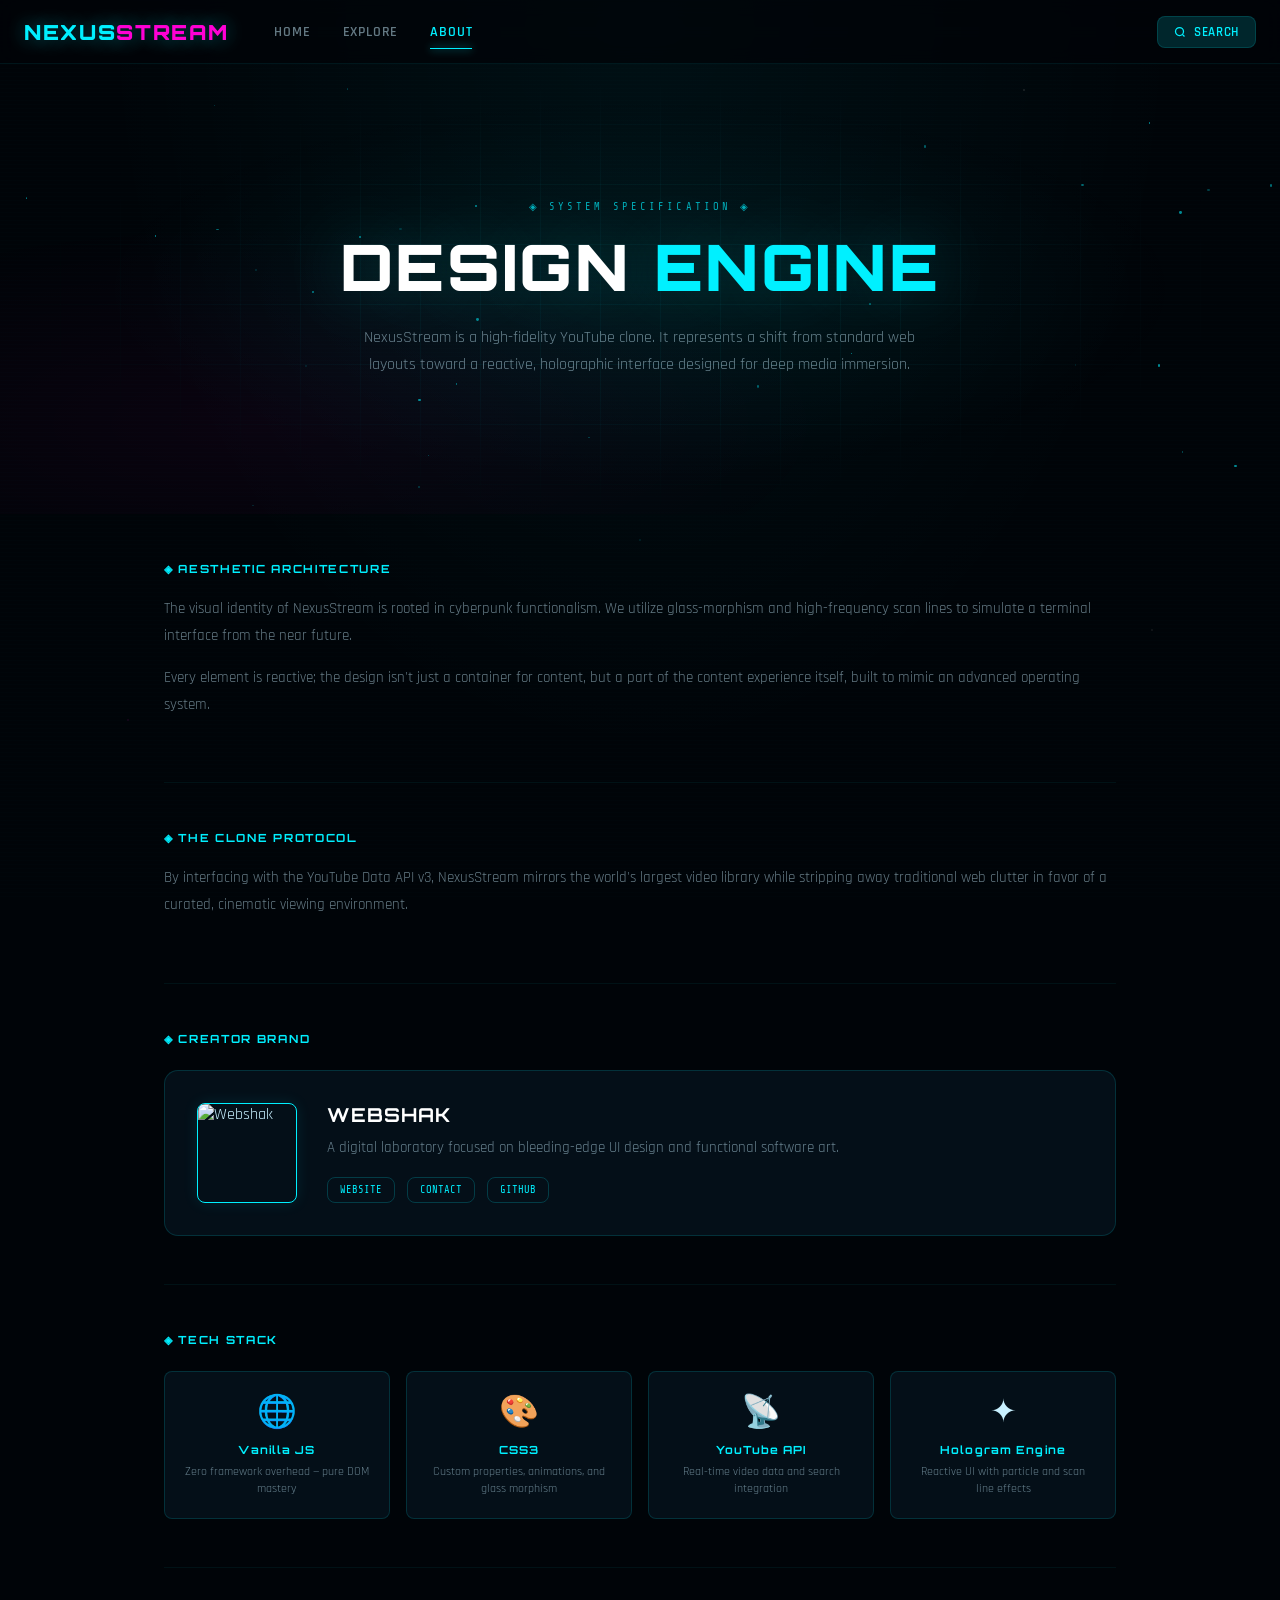
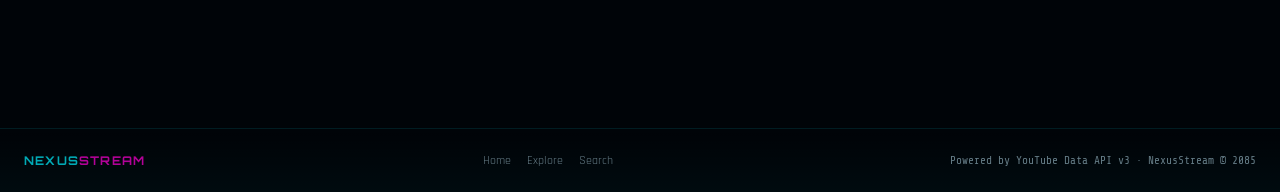
==== about.html @ 54c502c7 "initial commit" ====
<!DOCTYPE html>
<html lang="en">
<head>
  <meta charset="UTF-8" />
  <meta name="viewport" content="width=device-width, initial-scale=1.0" />
  <title>About — NexusStream</title>
  <link rel="stylesheet" href="assets/css/global.css" />
  <style>
    .about-hero {
      position:relative;
      min-height:50vh;
      display:flex; align-items:center; justify-content:center;
      text-align:center;
      overflow:hidden;
      padding:80px 24px;
    }
    .about-hero__bg {
      position:absolute; inset:0;
      background:
        radial-gradient(ellipse at 50% 50%, rgba(0,240,255,0.06) 0%, transparent 60%),
        radial-gradient(ellipse at 20% 80%, rgba(255,0,212,0.04) 0%, transparent 40%);
    }
    .about-hero__grid {
      position:absolute; inset:0;
      background-image:
        linear-gradient(rgba(0,240,255,0.04) 1px, transparent 1px),
        linear-gradient(90deg, rgba(0,240,255,0.04) 1px, transparent 1px);
      background-size:60px 60px;
      mask-image:radial-gradient(ellipse at center, black 30%, transparent 70%);
    }
    .about-hero__content { position:relative; z-index:1; max-width:700px; }
    .about-hero__eyebrow {
      font-family:var(--font-mono);
      font-size:0.65rem; letter-spacing:0.3em; text-transform:uppercase;
      color:var(--cyan); opacity:0.7; margin-bottom:20px;
    }
    .about-hero__title {
      font-family:var(--font-display);
      font-size:clamp(2rem, 5vw, 4rem);
      font-weight:900; line-height:1.05;
      letter-spacing:0.04em; text-transform:uppercase;
      color:#fff;
      text-shadow:0 0 60px rgba(0,240,255,0.2);
      margin-bottom:24px;
    }
    .about-hero__title span { color:var(--cyan); }
    .about-hero__sub {
      font-size:1rem; line-height:1.7;
      color:var(--text-dim); max-width:560px; margin:0 auto;
    }

    /* ── Sections ── */
    .about-sections { max-width:1000px; margin:0 auto; padding:0 24px 80px; }
    .about-block {
      padding:48px 0;
      border-bottom:1px solid rgba(0,240,255,0.06);
    }
    .about-block__title {
      font-family:var(--font-display);
      font-size:0.7rem; font-weight:700;
      letter-spacing:0.15em; text-transform:uppercase;
      color:var(--cyan); margin-bottom:20px;
    }
    .about-block__body {
      font-size:0.95rem; line-height:1.75;
      color:var(--text-dim);
    }
    .about-block__body p { margin-bottom:16px; }

    /* ── Creator Brand ── */
    .brand-card {
        display: flex; align-items: center; gap: 30px;
        background: var(--surface); border: var(--border);
        padding: 32px; border-radius: var(--radius-lg); margin-top: 24px;
    }
    .brand-logo {
        width: 100px; height: 100px; border-radius: var(--radius);
        border: 1px solid var(--cyan); box-shadow: 0 0 15px rgba(0,240,255,0.1);
        object-fit: cover;
    }
    .brand-info h3 {
        font-family: var(--font-display); color: #fff;
        font-size: 1.2rem; margin-bottom: 8px; letter-spacing: 0.05em;
    }
    .brand-links { display: flex; gap: 12px; margin-top: 16px; }
    .brand-link {
        font-family: var(--font-mono); font-size: 0.65rem;
        color: var(--cyan); text-decoration: none;
        padding: 6px 12px; border: 1px solid rgba(0,240,255,0.2);
        border-radius: var(--radius); transition: 0.3s;
    }
    .brand-link:hover { background: rgba(0,240,255,0.1); border-color: var(--cyan); }

    /* ── Tech stack ── */
    .tech-grid {
      display:grid; grid-template-columns:repeat(auto-fill, minmax(200px, 1fr));
      gap:16px; margin-top:24px;
    }
    .tech-card {
      padding:20px; background:var(--surface); border:var(--border);
      border-radius:var(--radius); text-align:center; transition:all 0.25s;
    }
    .tech-card:hover { border-color:rgba(0,240,255,0.4); transform:translateY(-3px); }
    .tech-card__icon { font-size:2rem; margin-bottom:10px; }
    .tech-card__name {
      font-family:var(--font-display); font-size:0.7rem; font-weight:700;
      letter-spacing:0.1em; color:var(--cyan); margin-bottom:6px;
    }
    .tech-card__desc { font-size:0.72rem; color:var(--text-dim); line-height:1.5; }

    @media(max-width:600px) { .brand-card { flex-direction: column; text-align: center; } }
  </style>
</head>
<body>

<div class="ns-loader" id="ns-loader">
  <div class="ns-loader__ring"></div>
  <div class="ns-loader__text">LOADING NEXUS DATA</div>
  <div class="ns-loader__bar"><div class="ns-loader__bar-fill" id="loader-bar"></div></div>
</div>

<header id="ns-header">
  <div class="ns-header__inner">
    <a href="index.html" class="ns-logo">NEXUS<span>STREAM</span></a>
    <nav class="ns-nav">
      <a href="index.html" data-page="index.html">Home</a>
      <a href="explore.html" data-page="explore.html">Explore</a>
      <a href="about.html" data-page="about.html">About</a>
    </nav>
    <button class="ns-header__search-btn" onclick="UI.pageTransition('search.html')">
      <svg width="12" height="12" viewBox="0 0 24 24" fill="none" stroke="currentColor" stroke-width="2.5"><circle cx="11" cy="11" r="8"/><line x1="21" y1="21" x2="16.65" y2="16.65"/></svg>
      SEARCH
    </button>
  </div>
</header>

<main class="ns-page">

  <div class="about-hero">
    <div class="about-hero__bg"></div>
    <div class="about-hero__grid"></div>
    <div class="about-hero__content" id="aboutHero">
      <div class="about-hero__eyebrow">◈ SYSTEM SPECIFICATION ◈</div>
      <h1 class="about-hero__title">DESIGN <span>ENGINE</span></h1>
      <p class="about-hero__sub">
        NexusStream is a high-fidelity YouTube clone. It represents a shift from standard web layouts toward a reactive, holographic interface designed for deep media immersion.
      </p>
    </div>
  </div>

  <div class="about-sections">

    <div class="about-block">
      <div class="about-block__title">◈ AESTHETIC ARCHITECTURE</div>
      <div class="about-block__body">
        <p>The visual identity of NexusStream is rooted in cyberpunk functionalism. We utilize glass-morphism and high-frequency scan lines to simulate a terminal interface from the near future.</p>
        <p>Every element is reactive; the design isn't just a container for content, but a part of the content experience itself, built to mimic an advanced operating system.</p>
      </div>
    </div>

    <div class="about-block">
      <div class="about-block__title">◈ THE CLONE PROTOCOL</div>
      <div class="about-block__body">
        <p>By interfacing with the YouTube Data API v3, NexusStream mirrors the world's largest video library while stripping away traditional web clutter in favor of a curated, cinematic viewing environment.</p>
      </div>
    </div>

    <div class="about-block">
      <div class="about-block__title">◈ CREATOR BRAND</div>
      <div class="brand-card">
        <img src="assets/img/webshak-logo.png" alt="Webshak" class="brand-logo">
        <div class="brand-info">
            <h3>WEBSHAK</h3>
            <p class="about-block__body">A digital laboratory focused on bleeding-edge UI design and functional software art.</p>
            <div class="brand-links">
                <a href="#" class="brand-link">WEBSITE</a>
                <a href="mailto:contact@webshak.io" class="brand-link">CONTACT</a>
                <a href="#" class="brand-link">GITHUB</a>
            </div>
        </div>
      </div>
    </div>

    <div class="about-block">
      <div class="about-block__title">◈ TECH STACK</div>
      <div class="tech-grid" id="techGrid"></div>
    </div>

  </div>
</main>

<footer id="ns-footer">
  <div class="ns-footer__brand">NEXUS<span style="color:var(--magenta)">STREAM</span></div>
  <div class="ns-footer__links">
    <a href="index.html">Home</a><a href="explore.html">Explore</a><a href="search.html">Search</a>
  </div>
  <div class="ns-footer__attr">Powered by YouTube Data API v3 · NexusStream © 2085</div>
</footer>

<script src="js/api.js"></script>
<script src="js/ui.js"></script>
<script>
document.addEventListener('DOMContentLoaded', () => {
  const loader = document.getElementById('ns-loader');
  const bar = document.getElementById('loader-bar');
  setTimeout(() => bar.style.width='100%', 100);
  setTimeout(() => { loader.classList.add('hidden'); setTimeout(()=>loader.remove(),500); }, 1100);

  // Tech stack items
  const stack = [
    { icon:'🌐', name:'Vanilla JS', desc:'Zero framework overhead — pure DOM mastery' },
    { icon:'🎨', name:'CSS3', desc:'Custom properties, animations, and glass morphism' },
    { icon:'📡', name:'YouTube API', desc:'Real-time video data and search integration' },
    { icon:'✦', name:'Hologram Engine', desc:'Reactive UI with particle and scan line effects' }
  ];
  const grid = document.getElementById('techGrid');
  stack.forEach((t, i) => {
    const card = document.createElement('div');
    card.className = 'tech-card';
    card.innerHTML = `<div class="tech-card__icon">${t.icon}</div><div class="tech-card__name">${t.name}</div><div class="tech-card__desc">${t.desc}</div>`;
    grid.appendChild(card);
    if(typeof UI !== 'undefined') UI.buildCardEffect(card, 400 + i * 80);
  });

  if (typeof UI !== 'undefined') {
    UI.createParticleField(document.querySelector('.about-hero'), 30);
    document.querySelectorAll('.about-block, .about-hero__content').forEach((el, i) => {
      UI.buildCardEffect(el, i * 100);
    });
  }
});
</script>
</body>
</html>
---- assets/css/global.css ----
/* ============================================================
   NexusStream — Global Holographic Design System
   ============================================================ */

@import url('https://fonts.googleapis.com/css2?family=Orbitron:wght@400;600;700;900&family=Rajdhani:wght@300;400;500;600;700&family=Share+Tech+Mono&display=swap');

/* ── Variables ─────────────────────────────────────────────── */
:root {
  --cyan:       #00f0ff;
  --cyan-dim:   rgba(0,240,255,0.15);
  --cyan-glow:  rgba(0,240,255,0.4);
  --magenta:    #ff00d4;
  --mag-dim:    rgba(255,0,212,0.15);
  --gold:       #ffd700;
  --void:       #000408;
  --deep:       #010b12;
  --surface:    #040f18;
  --surface2:   #071520;
  --glass:      rgba(4,15,24,0.85);
  --text:       #c8f0ff;
  --text-dim:   rgba(200,240,255,0.5);
  --font-display: 'Orbitron', monospace;
  --font-body:    'Rajdhani', sans-serif;
  --font-mono:    'Share Tech Mono', monospace;
  --border:     1px solid rgba(0,240,255,0.15);
  --border-glow:1px solid rgba(0,240,255,0.5);
  --radius:     8px;
  --radius-lg:  14px;
  --header-h:   64px;
}

/* ── Reset ─────────────────────────────────────────────────── */
*, *::before, *::after { box-sizing:border-box; margin:0; padding:0; }
html { font-size:16px; scroll-behavior:smooth; }
body {
  background: var(--void);
  color: var(--text);
  font-family: var(--font-body);
  min-height: 100vh;
  overflow-x: hidden;
  cursor: default;
  animation: holoFlicker 12s infinite;
}
img { display:block; max-width:100%; }
a  { color:inherit; text-decoration:none; }
button { cursor:pointer; border:none; background:none; color:inherit; font:inherit; }

/* ── Scrollbar ─────────────────────────────────────────────── */
::-webkit-scrollbar       { width:4px; height:4px; }
::-webkit-scrollbar-track { background:var(--deep); }
::-webkit-scrollbar-thumb { background:var(--cyan-dim); border-radius:2px; }
::-webkit-scrollbar-thumb:hover { background:var(--cyan-glow); }

/* ── Star Background ─────────────────────────────────────────── */
body::before {
  content:'';
  position:fixed; inset:0; pointer-events:none; z-index:0;
  background:
    radial-gradient(1px 1px at 20% 30%, rgba(0,240,255,0.4) 0, transparent 100%),
    radial-gradient(1px 1px at 80% 10%, rgba(255,255,255,0.3) 0, transparent 100%),
    radial-gradient(1px 1px at 50% 60%, rgba(0,240,255,0.3) 0, transparent 100%),
    radial-gradient(1px 1px at 10% 80%, rgba(255,0,212,0.25) 0, transparent 100%),
    radial-gradient(1px 1px at 90% 70%, rgba(255,255,255,0.2) 0, transparent 100%),
    radial-gradient(ellipse at 50% 0%, rgba(0,240,255,0.05) 0%, transparent 60%),
    var(--void);
}
body::after {
  content:'';
  position:fixed; inset:0; pointer-events:none; z-index:0;
  background:repeating-linear-gradient(
    0deg, transparent, transparent 3px,
    rgba(0,240,255,0.012) 3px, rgba(0,240,255,0.012) 4px
  );
}

/* ── Layout Wrapper ─────────────────────────────────────────── */
.ns-page { position:relative; z-index:1; min-height:100vh; padding-top:var(--header-h); }
.ns-container { max-width:1440px; margin:0 auto; padding:0 24px; }

/* ── HEADER ─────────────────────────────────────────────────── */
#ns-header {
  position:fixed; top:0; left:0; right:0; z-index:1000;
  height:var(--header-h);
  background:rgba(0,4,8,0.7);
  backdrop-filter:blur(10px) saturate(150%);
  border-bottom:1px solid rgba(0,240,255,0.08);
  display:flex; align-items:center;
  transition:all 0.3s ease;
}
.ns-header__inner {
  display:flex; align-items:center; gap:32px;
  width:100%; padding:0 24px;
}
.ns-logo {
  font-family:var(--font-display);
  font-size:1.3rem; font-weight:900;
  letter-spacing:0.08em;
  color:var(--cyan);
  text-shadow:0 0 20px var(--cyan-glow), 0 0 40px rgba(0,240,255,0.2);
  white-space:nowrap;
  flex-shrink:0;
}
.ns-logo span { color:var(--magenta); }
.ns-nav {
  display:flex; align-items:center; gap:4px;
  flex:1;
}
.ns-nav a {
  position:relative;
  padding:6px 14px;
  font-family:var(--font-body);
  font-size:0.85rem; font-weight:600;
  letter-spacing:0.06em; text-transform:uppercase;
  color:var(--text-dim);
  transition:color 0.2s;
  border-radius:var(--radius);
}
.ns-nav a:hover,
.ns-nav a.active {
  color:var(--cyan);
}
.ns-nav a.active::after {
  content:'';
  position:absolute; bottom:-2px; left:14px; right:14px; height:1px;
  background:var(--cyan);
  box-shadow:0 0 8px var(--cyan);
}
.ns-header__search-btn {
  margin-left:auto;
  display:flex; align-items:center; gap:8px;
  padding:7px 16px;
  background:var(--cyan-dim);
  border:var(--border);
  border-radius:var(--radius);
  font-size:0.8rem; font-weight:600;
  color:var(--cyan);
  letter-spacing:0.05em;
  transition:all 0.2s;
}
.ns-header__search-btn:hover {
  background:rgba(0,240,255,0.25);
  box-shadow:0 0 16px var(--cyan-dim);
}

/* ── FOOTER ─────────────────────────────────────────────────── */
#ns-footer {
  position:relative; z-index:1;
  margin-top:80px;
  padding:24px;
  border-top:1px solid rgba(0,240,255,0.08);
  background:linear-gradient(to top, rgba(0,240,255,0.03), transparent);
  display:flex; align-items:center; justify-content:space-between; flex-wrap:wrap; gap:12px;
}
.ns-footer__brand {
  font-family:var(--font-display);
  font-size:0.75rem; font-weight:700;
  color:var(--cyan); opacity:0.7;
  letter-spacing:0.1em;
}
.ns-footer__links {
  display:flex; gap:16px;
  font-size:0.75rem; color:var(--text-dim);
}
.ns-footer__links a:hover { color:var(--cyan); }
.ns-footer__attr {
  font-size:0.7rem; color:var(--text-dim); font-family:var(--font-mono);
}

/* ── SECTION HEADER ─────────────────────────────────────────── */
.ns-section-header {
  display:flex; align-items:center; gap:16px;
  margin-bottom:20px;
}
.ns-section-header h2 {
  font-family:var(--font-display);
  font-size:1rem; font-weight:700;
  letter-spacing:0.1em; text-transform:uppercase;
  color:var(--cyan);
  text-shadow:0 0 12px var(--cyan-glow);
}
.ns-section-header__line {
  flex:1; height:1px;
  background:linear-gradient(to right, rgba(0,240,255,0.4), transparent);
}
.ns-section-header__tag {
  font-size:0.65rem; font-family:var(--font-mono);
  color:var(--magenta);
  border:1px solid rgba(255,0,212,0.3);
  padding:2px 8px; border-radius:2px;
  letter-spacing:0.05em;
}

/* ── VIDEO CARD ─────────────────────────────────────────────── */
.ns-card {
  position:relative;
  background:var(--surface);
  border:var(--border);
  border-radius:var(--radius-lg);
  overflow:hidden;
  transition:all 0.35s cubic-bezier(0.16,1,0.3,1);
  cursor:pointer;
  flex-shrink:0;
}
.ns-card:hover {
  border-color:rgba(0,240,255,0.5);
  transform:translateY(-4px) scale(1.01);
  box-shadow:0 8px 40px rgba(0,240,255,0.15), 0 0 0 1px rgba(0,240,255,0.1);
  animation:pulseGlow 2s infinite;
}
.ns-card__thumb {
  position:relative;
  width:100%; padding-top:56.25%;
  overflow:hidden;
}
.ns-card__thumb img {
  position:absolute; inset:0;
  width:100%; height:100%;
  object-fit:cover;
  transition:transform 0.5s ease;
}
.ns-card:hover .ns-card__thumb img { transform:scale(1.05); }
.ns-card__duration {
  position:absolute; bottom:8px; right:8px;
  padding:2px 6px;
  background:rgba(0,0,0,0.85);
  border:1px solid rgba(0,240,255,0.2);
  border-radius:3px;
  font-size:0.7rem; font-family:var(--font-mono);
  color:var(--cyan);
}
.ns-card__hover-overlay {
  position:absolute; inset:0;
  background:rgba(0,240,255,0.07);
  display:flex; align-items:center; justify-content:center;
  opacity:0; transition:opacity 0.3s;
}
.ns-card:hover .ns-card__hover-overlay { opacity:1; }
.ns-card__play-icon {
  width:50px; height:50px;
  background:rgba(0,240,255,0.2);
  border:2px solid var(--cyan);
  border-radius:50%;
  display:flex; align-items:center; justify-content:center;
  font-size:1.2rem; color:var(--cyan);
  box-shadow:0 0 20px var(--cyan-glow);
  transform:scale(0.8); transition:transform 0.3s;
}
.ns-card:hover .ns-card__play-icon { transform:scale(1); }
.ns-card__glow-ring {
  position:absolute; inset:-1px;
  border-radius:inherit;
  border:1px solid var(--cyan);
  opacity:0; transition:opacity 0.3s;
  box-shadow:inset 0 0 20px rgba(0,240,255,0.1);
}
.ns-card:hover .ns-card__glow-ring { opacity:1; }
.ns-card__info { padding:12px; }
.ns-card__title {
  font-size:0.88rem; font-weight:600;
  line-height:1.4; margin-bottom:6px;
  color:var(--text);
  display:-webkit-box; -webkit-line-clamp:2; -webkit-box-orient:vertical; overflow:hidden;
}
.ns-card__meta {
  display:flex; justify-content:space-between;
  font-size:0.72rem; color:var(--text-dim);
  font-family:var(--font-mono);
}
.ns-card__channel { color:var(--cyan); opacity:0.8; }
.ns-card__tag {
  display:inline-block;
  margin-top:6px; padding:2px 8px;
  border:1px solid rgba(255,0,212,0.3);
  border-radius:2px;
  font-size:0.62rem; font-family:var(--font-mono);
  color:var(--magenta); letter-spacing:0.05em;
  text-transform:uppercase;
}

/* ── HORIZONTAL SCROLL ROW ──────────────────────────────────── */
.ns-row {
  display:flex; gap:16px;
  overflow-x:auto; padding-bottom:12px;
  scroll-snap-type:x mandatory;
  -ms-overflow-style:none; scrollbar-width:none;
}
.ns-row::-webkit-scrollbar { display:none; }
.ns-row .ns-card {
  scroll-snap-align:start;
  width:260px; min-width:260px;
}

/* ── CHANNEL AVATAR ─────────────────────────────────────────── */
.ns-channel-avatar {
  position:relative;
  display:flex; flex-direction:column; align-items:center; gap:8px;
  padding:20px 16px;
  cursor:pointer;
  flex-shrink:0; width:140px;
  transition:transform 0.3s;
}
.ns-channel-avatar:hover { transform:translateY(-6px); }
.ns-channel-avatar__ring {
  position:absolute; top:12px; left:50%; transform:translateX(-50%);
  width:86px; height:86px;
  border-radius:50%;
  border:2px solid transparent;
  border-top-color:var(--cyan);
  border-right-color:var(--magenta);
  animation:rotateRing 3s linear infinite;
}
.ns-channel-avatar__img-wrap {
  width:80px; height:80px;
  border-radius:50%;
  overflow:hidden;
  border:2px solid rgba(0,240,255,0.3);
  box-shadow:0 0 20px rgba(0,240,255,0.3);
}
.ns-channel-avatar__img-wrap img {
  width:100%; height:100%; object-fit:cover;
}
.ns-channel-avatar__name {
  font-family:var(--font-display);
  font-size:0.65rem; font-weight:700;
  text-align:center; color:var(--cyan);
  letter-spacing:0.05em; text-transform:uppercase;
}
.ns-channel-avatar__subs {
  font-size:0.62rem; color:var(--text-dim);
  font-family:var(--font-mono); text-align:center;
}
.ns-channel-avatar__preview {
  position:absolute; bottom:-50px; left:50%; transform:translateX(-50%);
  white-space:nowrap;
  padding:6px 12px;
  background:var(--surface2);
  border:var(--border);
  border-radius:var(--radius);
  font-size:0.7rem; color:var(--cyan);
  opacity:0; transition:all 0.3s;
  pointer-events:none;
}
.ns-channel-avatar:hover .ns-channel-avatar__preview { opacity:1; bottom:-42px; }

/* ── GRID ───────────────────────────────────────────────────── */
.ns-grid {
  display:grid;
  grid-template-columns:repeat(auto-fill, minmax(260px, 1fr));
  gap:20px;
}

/* ── BUTTONS ────────────────────────────────────────────────── */
.ns-btn {
  display:inline-flex; align-items:center; gap:8px;
  padding:10px 22px;
  font-family:var(--font-display);
  font-size:0.75rem; font-weight:700;
  letter-spacing:0.1em; text-transform:uppercase;
  border-radius:var(--radius);
  transition:all 0.2s;
}
.ns-btn--primary {
  background:linear-gradient(135deg, rgba(0,240,255,0.2), rgba(0,240,255,0.05));
  border:1px solid rgba(0,240,255,0.5);
  color:var(--cyan);
  box-shadow:0 0 20px rgba(0,240,255,0.1);
}
.ns-btn--primary:hover {
  background:linear-gradient(135deg, rgba(0,240,255,0.35), rgba(0,240,255,0.15));
  box-shadow:0 0 30px rgba(0,240,255,0.3);
  transform:translateY(-1px);
}
.ns-btn--ghost {
  background:transparent;
  border:var(--border);
  color:var(--text-dim);
}
.ns-btn--ghost:hover { border-color:rgba(0,240,255,0.4); color:var(--cyan); }

/* ── GLOW TEXT ──────────────────────────────────────────────── */
.ns-glow-text {
  color:var(--cyan);
  text-shadow:0 0 12px var(--cyan-glow), 0 0 30px rgba(0,240,255,0.2);
}
.ns-glow-text--magenta {
  color:var(--magenta);
  text-shadow:0 0 12px rgba(255,0,212,0.6);
}

/* ── PANEL / GLASS SURFACE ──────────────────────────────────── */
.ns-panel {
  background:var(--glass);
  border:var(--border);
  border-radius:var(--radius-lg);
  backdrop-filter:blur(12px);
}

/* ── FILTER TABS ────────────────────────────────────────────── */
.ns-filters {
  display:flex; gap:8px; flex-wrap:wrap;
  margin-bottom:24px;
}
.ns-filter {
  padding:6px 16px;
  font-size:0.75rem; font-weight:600;
  font-family:var(--font-mono);
  letter-spacing:0.05em;
  border:var(--border);
  border-radius:20px;
  color:var(--text-dim);
  background:transparent;
  transition:all 0.2s;
}
.ns-filter:hover { color:var(--cyan); border-color:rgba(0,240,255,0.4); }
.ns-filter.active {
  background:var(--cyan-dim);
  border-color:rgba(0,240,255,0.5);
  color:var(--cyan);
  box-shadow:0 0 12px rgba(0,240,255,0.15);
}

/* ── LOADING DATA CONSTRUCTION ──────────────────────────────── */
.ns-loader {
  position:fixed; inset:0; z-index:9999;
  background:var(--void);
  display:flex; flex-direction:column;
  align-items:center; justify-content:center; gap:24px;
  transition:opacity 0.5s ease;
}
.ns-loader.hidden { opacity:0; pointer-events:none; }
.ns-loader__ring {
  width:80px; height:80px;
  border-radius:50%;
  border:2px solid rgba(0,240,255,0.1);
  border-top-color:var(--cyan);
  border-right-color:var(--magenta);
  animation:rotateRing 0.8s linear infinite;
  box-shadow:0 0 30px rgba(0,240,255,0.2);
}
.ns-loader__text {
  font-family:var(--font-mono);
  font-size:0.75rem; color:var(--cyan);
  letter-spacing:0.2em; text-transform:uppercase;
}
.ns-loader__bar {
  width:200px; height:1px;
  background:rgba(0,240,255,0.1);
  border-radius:1px; overflow:hidden;
}
.ns-loader__bar-fill {
  height:100%; width:0%;
  background:var(--cyan);
  box-shadow:0 0 8px var(--cyan);
  transition:width 2s cubic-bezier(0.1,0,0.3,1);
}

/* ── TAGS ───────────────────────────────────────────────────── */
.ns-badge {
  display:inline-block;
  padding:3px 10px;
  font-family:var(--font-mono);
  font-size:0.65rem; letter-spacing:0.08em; text-transform:uppercase;
  border-radius:2px;
}
.ns-badge--cyan  { background:rgba(0,240,255,0.1); border:1px solid rgba(0,240,255,0.3); color:var(--cyan); }
.ns-badge--mag   { background:rgba(255,0,212,0.1); border:1px solid rgba(255,0,212,0.3); color:var(--magenta); }
.ns-badge--gold  { background:rgba(255,215,0,0.1); border:1px solid rgba(255,215,0,0.3); color:var(--gold); }

/* ── RESPONSIVE ─────────────────────────────────────────────── */
@media(max-width:768px) {
  .ns-nav a:not(.ns-nav a:first-child):not(.ns-nav a:last-child) { display:none; }
  .ns-header__inner { gap:12px; }
  .ns-grid { grid-template-columns:repeat(auto-fill, minmax(160px, 1fr)); gap:12px; }
  .ns-row .ns-card { width:200px; min-width:200px; }
}
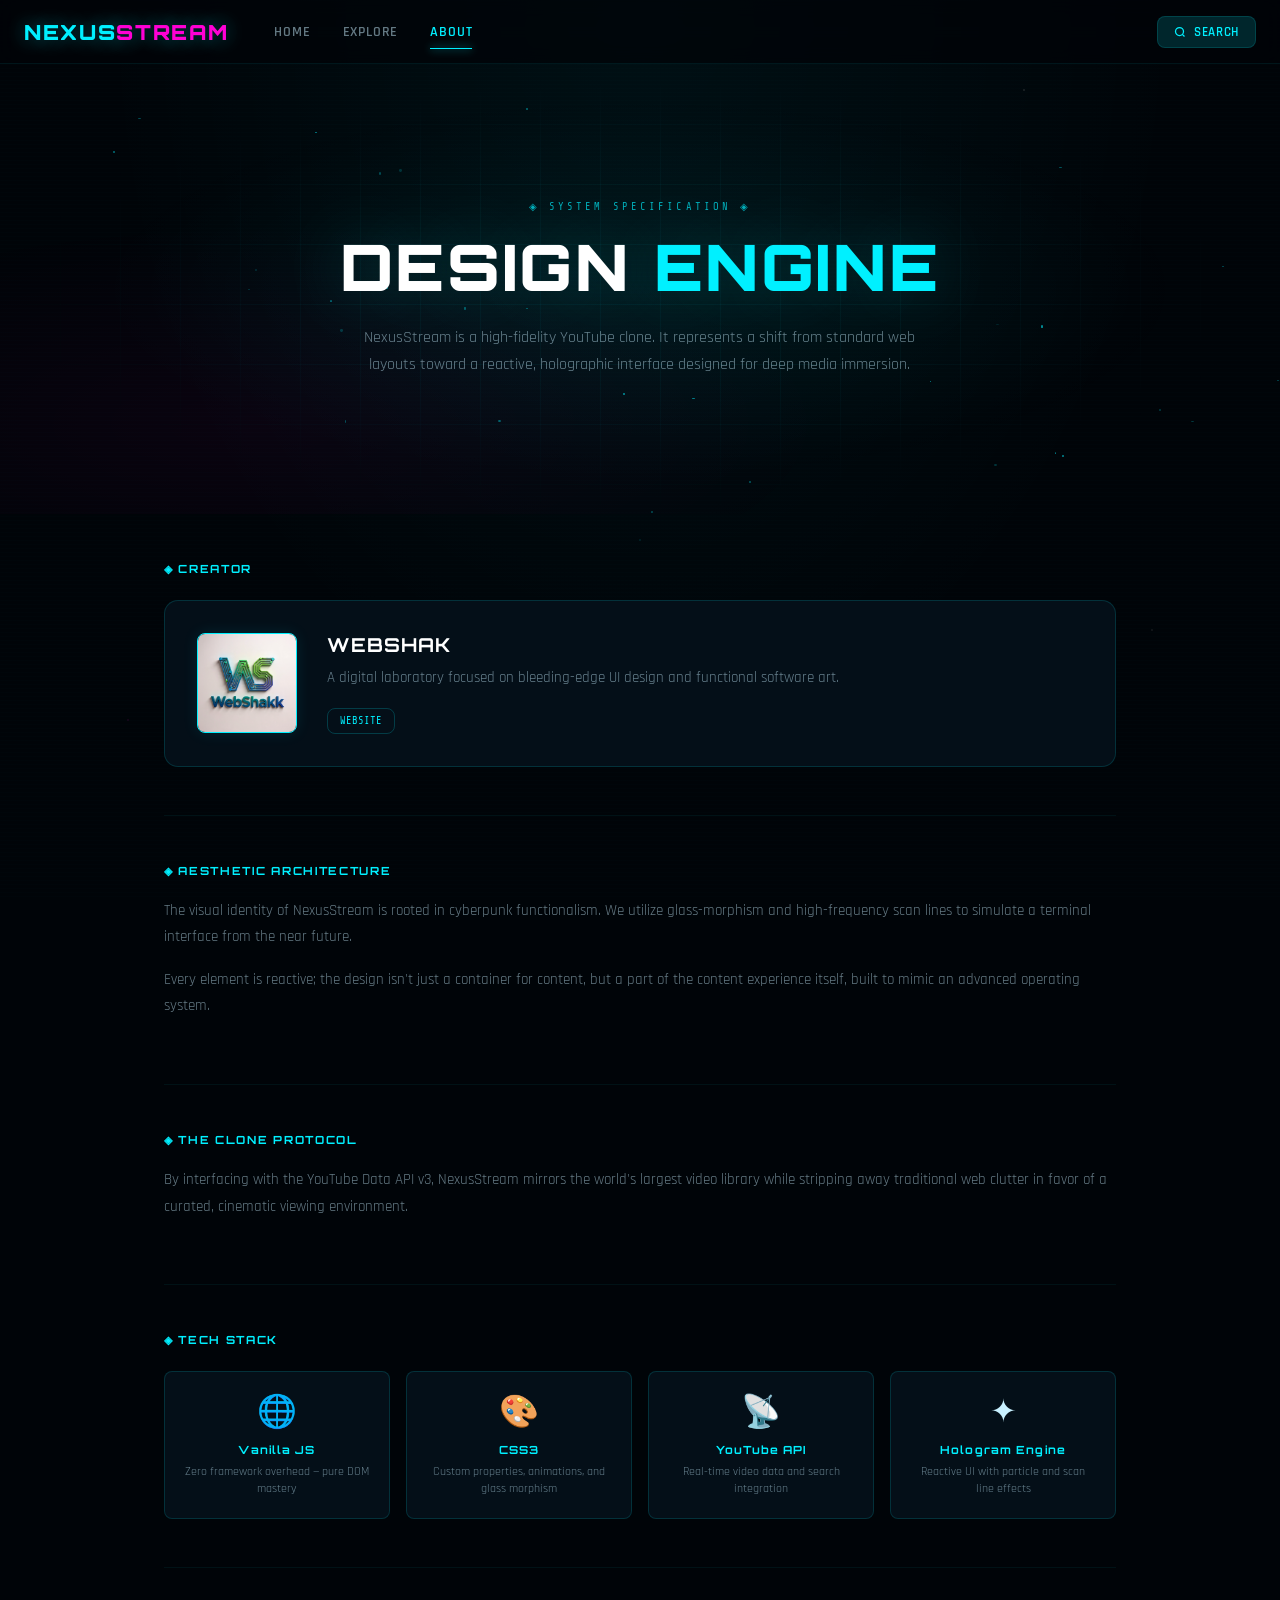
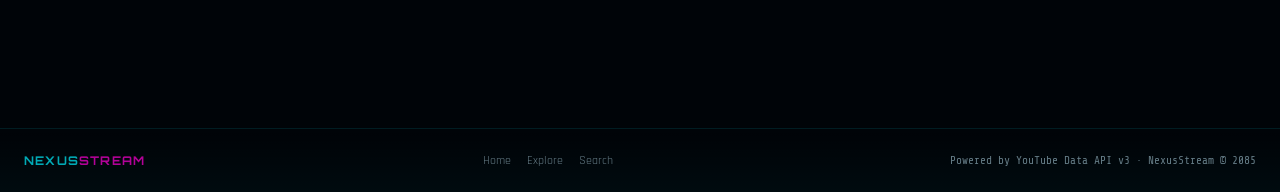
==== commit fcd2cd07: "about" ====
--- a/about.html
+++ b/about.html
@@ -150,6 +150,21 @@
 
   <div class="about-sections">
 
+     <div class="about-block">
+      <div class="about-block__title">◈ CREATOR</div>
+      <div class="brand-card">
+        <img src="assets/images/webshakk.png" alt="Webshak" class="brand-logo">
+        <div class="brand-info">
+            <h3>WEBSHAK</h3>
+            <p class="about-block__body">A digital laboratory focused on bleeding-edge UI design and functional software art.</p>
+            <div class="brand-links">
+                <a href="https://webshakk.vercel.app/" class="brand-link" target="_blank">WEBSITE</a>
+               
+            </div>
+        </div>
+      </div>
+    </div>
+
     <div class="about-block">
       <div class="about-block__title">◈ AESTHETIC ARCHITECTURE</div>
       <div class="about-block__body">
@@ -165,21 +180,7 @@
       </div>
     </div>
 
-    <div class="about-block">
-      <div class="about-block__title">◈ CREATOR BRAND</div>
-      <div class="brand-card">
-        <img src="assets/img/webshak-logo.png" alt="Webshak" class="brand-logo">
-        <div class="brand-info">
-            <h3>WEBSHAK</h3>
-            <p class="about-block__body">A digital laboratory focused on bleeding-edge UI design and functional software art.</p>
-            <div class="brand-links">
-                <a href="#" class="brand-link">WEBSITE</a>
-                <a href="mailto:contact@webshak.io" class="brand-link">CONTACT</a>
-                <a href="#" class="brand-link">GITHUB</a>
-            </div>
-        </div>
-      </div>
-    </div>
+   
 
     <div class="about-block">
       <div class="about-block__title">◈ TECH STACK</div>
